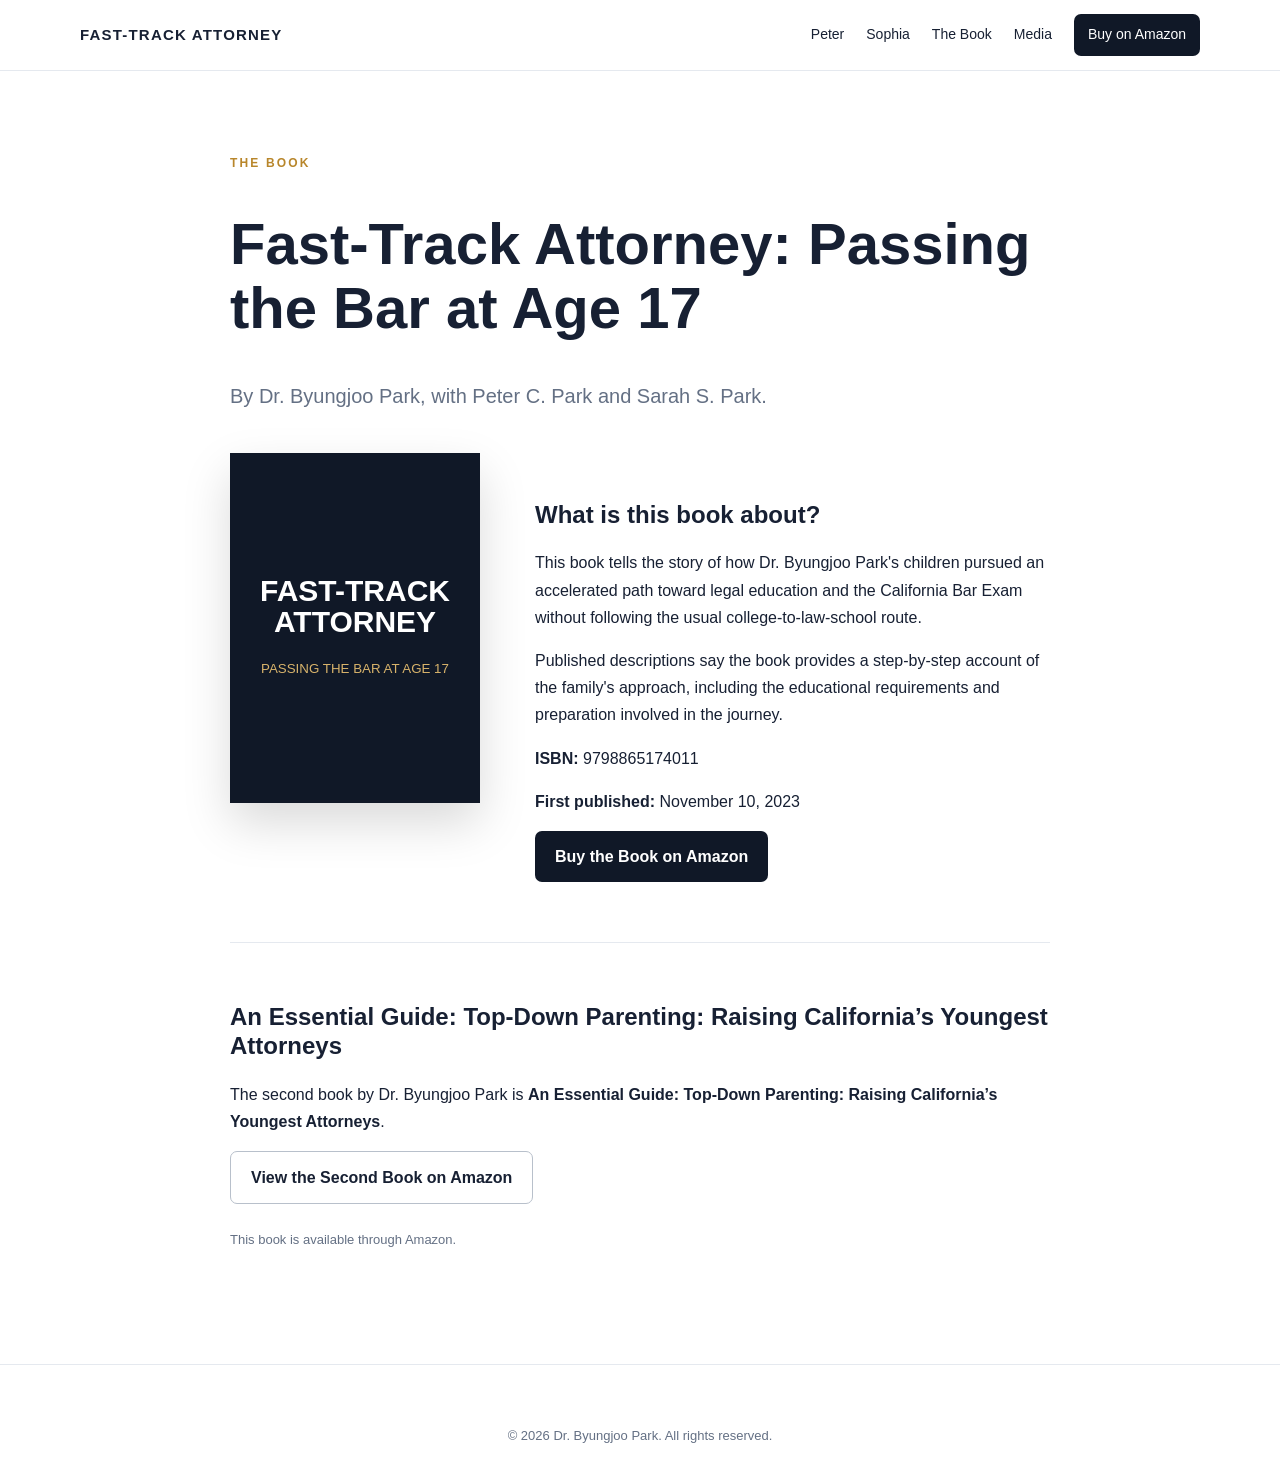
==== book.html @ 124f8dc8 "first uploard" ====
<!DOCTYPE html>
<html lang="en">
<head>
<meta charset="UTF-8"><meta name="viewport" content="width=device-width, initial-scale=1.0">
<title>Fast-Track Attorney: Passing the Bar at Age 17 | Dr. Byungjoo Park</title>
<meta name="description" content="Fast-Track Attorney: Passing the Bar at Age 17 by Dr. Byungjoo Park. Learn the story behind Peter Park's and Sophia Park's accelerated legal education journeys.">
<link rel="canonical" href="https://YOUR-DOMAIN.com/book.html">
<link rel="stylesheet" href="style.css">
<script type="application/ld+json">
{"@context":"https://schema.org","@type":"Book","name":"Fast-Track Attorney: Passing the Bar at Age 17","author":[{"@type":"Person","name":"Dr. Byungjoo Park"},{"@type":"Person","name":"Peter C. Park"},{"@type":"Person","name":"Sarah S. Park"}],"isbn":"9798865174011","datePublished":"2023-11-10","url":"https://YOUR-DOMAIN.com/book.html","workExample":{"@type":"Book","isbn":"9798865174011"}}
</script>
</head>
<body>
<header class="site-header"><div class="container nav"><a class="brand" href="index.html">FAST-TRACK ATTORNEY</a><nav><a href="peter-park.html">Peter</a><a href="sophia-park.html">Sophia</a><a href="book.html">The Book</a><a href="media.html">Media</a><a class="nav-buy" href="https://www.amazon.com/Fast-Track-Attorney-Passing-Bar-Age/dp/B0CMLF2TW5/" target="_blank" rel="noopener">Buy on Amazon</a></nav></div></header>
<main class="article"><div class="container narrow">
<p class="eyebrow">THE BOOK</p>
<h1>Fast-Track Attorney: Passing the Bar at Age 17</h1>
<p class="lead">By Dr. Byungjoo Park, with Peter C. Park and Sarah S. Park.</p>
<div class="book-detail">
<div><div class="book-cover-placeholder"><span>FAST-TRACK<br>ATTORNEY</span><small>PASSING THE BAR AT AGE 17</small></div></div>
<div>
<h2>What is this book about?</h2>
<p>This book tells the story of how Dr. Byungjoo Park's children pursued an accelerated path toward legal education and the California Bar Exam without following the usual college-to-law-school route.</p>
<p>Published descriptions say the book provides a step-by-step account of the family's approach, including the educational requirements and preparation involved in the journey.</p>
<p><strong>ISBN:</strong> 9798865174011</p>
<p><strong>First published:</strong> November 10, 2023</p>
<a class="button primary" href="https://www.amazon.com/Fast-Track-Attorney-Passing-Bar-Age/dp/B0CMLF2TW5/" target="_blank" rel="noopener">Buy the Book on Amazon</a>
</div></div>
<hr>
<h2>An Essential Guide: Top-Down Parenting: Raising California’s Youngest Attorneys</h2>
<p>The second book by Dr. Byungjoo Park is <strong>An Essential Guide: Top-Down Parenting: Raising California’s Youngest Attorneys</strong>.</p>
<a class="button secondary" href="https://a.co/d/09ibLp5P" target="_blank" rel="noopener">View the Second Book on Amazon</a>
<p class="note">This book is available through Amazon.</p>
</div></main><footer><p class="copyright">© 2026 Dr. Byungjoo Park. All rights reserved.</p></footer>
</body></html>
---- style.css ----
:root{--ink:#172033;--muted:#647084;--line:#e5e9ef;--light:#f6f8fb;--accent:#b8862b;--dark:#101827;--white:#fff}
*{box-sizing:border-box}body{margin:0;color:var(--ink);font-family:Inter,-apple-system,BlinkMacSystemFont,"Segoe UI",Arial,sans-serif;line-height:1.7;background:#fff}a{color:inherit}.container{width:min(1120px,92%);margin:auto}.narrow{width:min(820px,92%)}.site-header{position:sticky;top:0;background:rgba(255,255,255,.96);backdrop-filter:blur(8px);border-bottom:1px solid var(--line);z-index:10}.nav{min-height:70px;display:flex;align-items:center;justify-content:space-between;gap:24px}.brand{font-weight:800;letter-spacing:.08em;text-decoration:none;font-size:15px}.nav nav{display:flex;align-items:center;gap:22px;font-size:14px}.nav nav a{text-decoration:none}.nav-buy{background:var(--dark);color:white!important;padding:9px 14px;border-radius:7px}.hero{background:linear-gradient(135deg,#f8fafc,#eef2f7);padding:90px 0}.hero-grid{display:grid;grid-template-columns:1.4fr .8fr;gap:70px;align-items:center}.eyebrow{font-size:12px;letter-spacing:.18em;font-weight:800;color:var(--accent);margin-bottom:10px}.hero h1{font-size:clamp(44px,7vw,78px);line-height:1.02;margin:0}.hero h2{font-size:clamp(24px,3vw,36px);margin:14px 0}.lead{font-size:20px;color:var(--muted);max-width:760px}.buttons{display:flex;gap:12px;flex-wrap:wrap;margin-top:30px}.button{display:inline-block;text-decoration:none;padding:12px 20px;border-radius:7px;font-weight:700}.primary{background:var(--dark);color:white}.secondary{border:1px solid #b8c0cb}.hero-card{background:var(--dark);color:#fff;padding:48px 38px;min-height:420px;display:flex;flex-direction:column;justify-content:center;box-shadow:0 25px 60px rgba(16,24,39,.18)}.book-mark{font-size:11px;letter-spacing:.2em;color:#d8b36b}.hero-card h3{font-size:35px;line-height:1.1;margin:18px 0 8px}.small{color:#cbd2dc}.section{padding:85px 0}.section.light{background:var(--light)}.section h2{font-size:38px;line-height:1.2}.cards{display:grid;grid-template-columns:repeat(3,1fr);gap:22px;margin-top:35px}.card{border:1px solid var(--line);padding:28px;background:#fff}.card h3{font-size:24px}.card a{font-weight:700;text-decoration:none}.media-list{display:grid;gap:12px;margin-top:30px}.media-list a{display:block;padding:20px 22px;background:#fff;border:1px solid var(--line);text-decoration:none}.media-list strong{display:block;font-size:17px}.media-list span{display:block;color:var(--muted);margin-top:4px}.cta{background:var(--dark);color:#fff;text-align:center;padding:80px 0}.cta p{color:#cbd2dc;max-width:700px;margin:0 auto 25px}.article{padding:70px 0 100px}.article h1{font-size:clamp(38px,5vw,58px);line-height:1.1}.article h2{margin-top:48px;line-height:1.2}.source-box{background:var(--light);padding:24px;margin:35px 0}.source-box a{color:#254f8c}.book-detail{display:grid;grid-template-columns:260px 1fr;gap:45px;align-items:start;margin:40px 0}.book-cover-placeholder{width:250px;height:350px;background:var(--dark);color:#fff;padding:30px 22px;display:flex;flex-direction:column;justify-content:center;text-align:center;box-shadow:0 20px 45px rgba(0,0,0,.15)}.book-cover-placeholder span{font-size:30px;font-weight:800;line-height:1.05}.book-cover-placeholder small{margin-top:20px;color:#d8b36b}.note{font-size:13px;color:var(--muted);margin-top:25px}hr{border:0;border-top:1px solid var(--line);margin:60px 0}footer{border-top:1px solid var(--line);padding:35px 0;color:var(--muted)}.footer-grid{display:flex;justify-content:space-between;gap:30px}.footer-grid a{margin-left:18px;text-decoration:none}.copyright{text-align:center;font-size:13px;margin:25px 0 0}@media(max-width:800px){.nav{align-items:flex-start;padding:15px 0}.nav nav{gap:10px;flex-wrap:wrap;justify-content:flex-end}.hero-grid,.book-detail{grid-template-columns:1fr}.hero-card{min-height:300px}.cards{grid-template-columns:1fr}.hero{padding:60px 0}.section{padding:60px 0}.footer-grid{flex-direction:column}.footer-grid a{margin:0 14px 0 0}.book-cover-placeholder{margin:auto}}
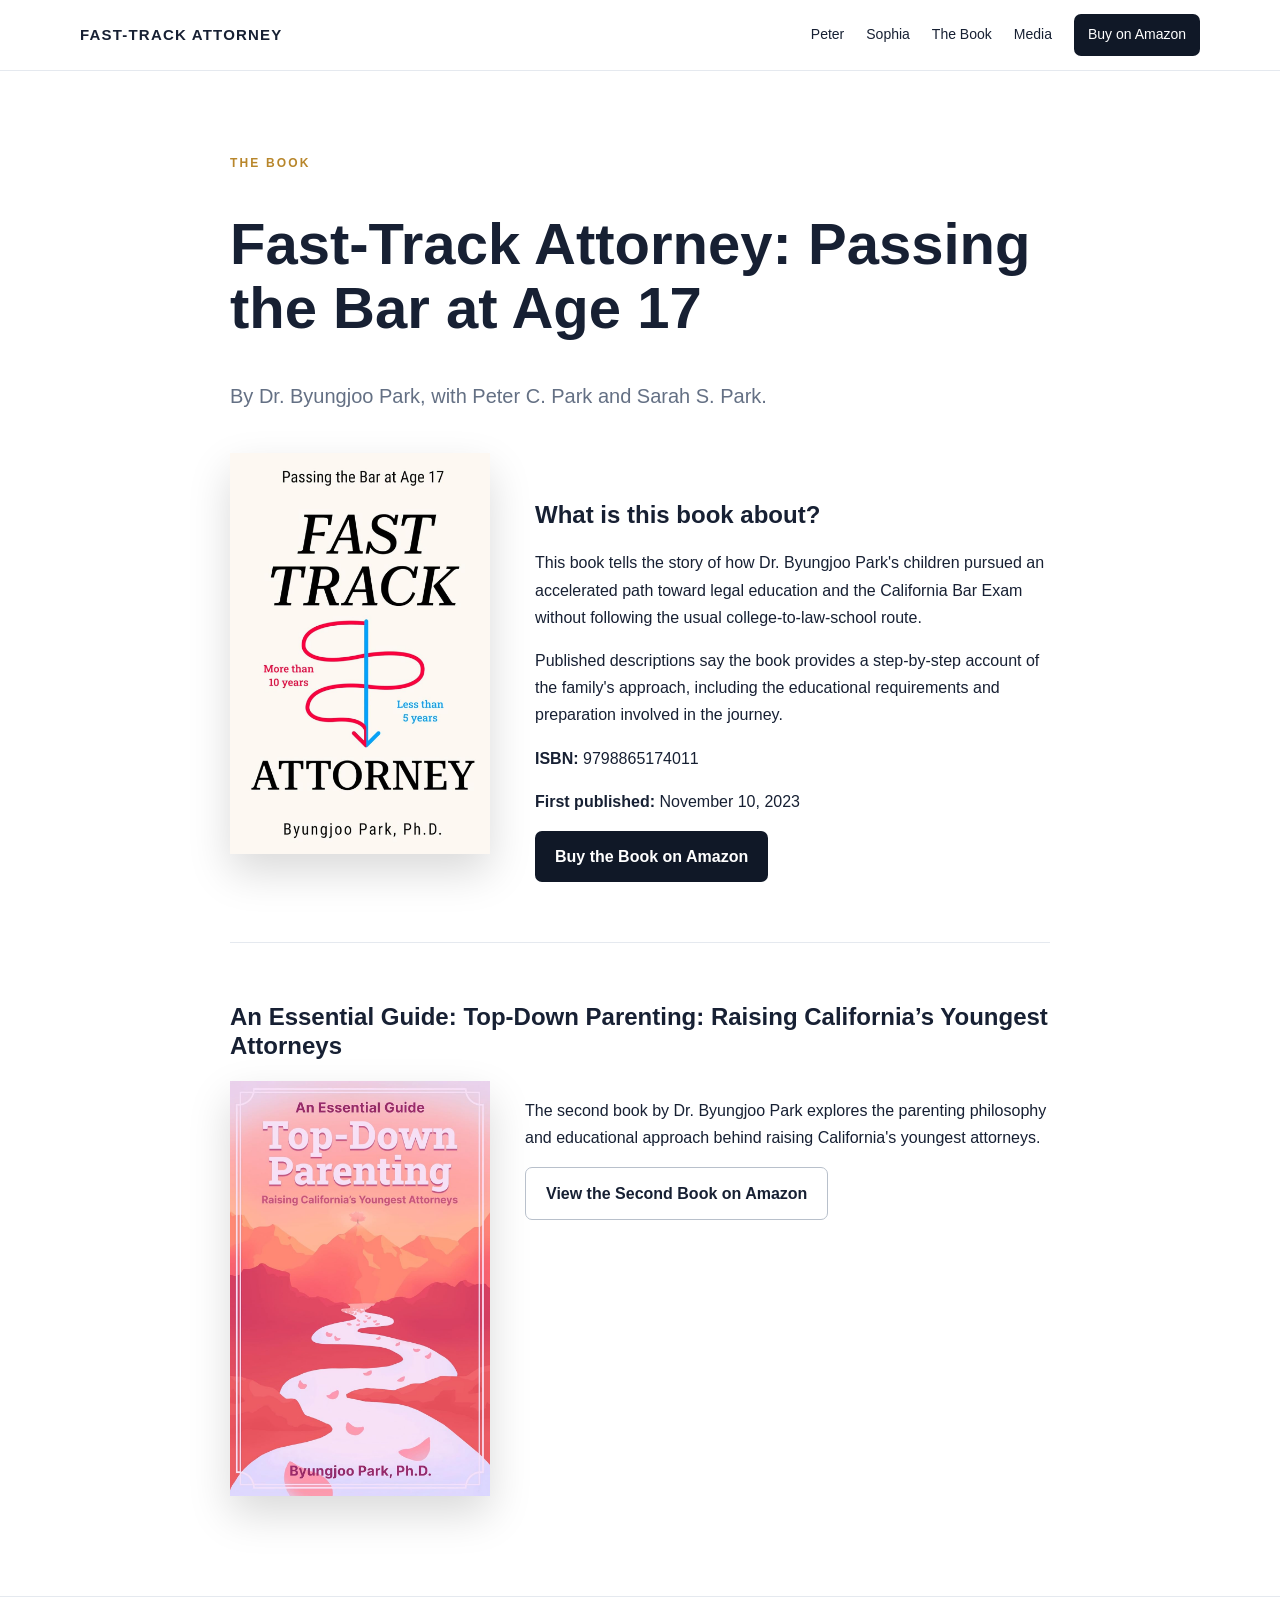
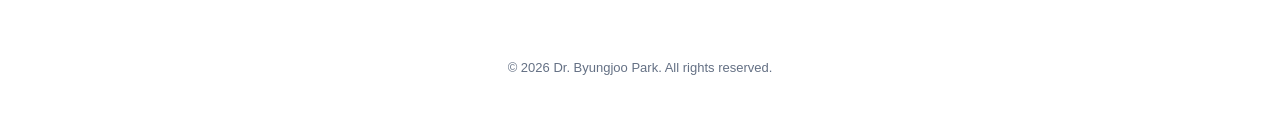
==== commit 302d6182: "v3" ====
--- a/book.html
+++ b/book.html
@@ -17,7 +17,7 @@
 <h1>Fast-Track Attorney: Passing the Bar at Age 17</h1>
 <p class="lead">By Dr. Byungjoo Park, with Peter C. Park and Sarah S. Park.</p>
 <div class="book-detail">
-<div><div class="book-cover-placeholder"><span>FAST-TRACK<br>ATTORNEY</span><small>PASSING THE BAR AT AGE 17</small></div></div>
+<div><img class="real-book-cover" src="fasttrack.jpg" alt="Fast-Track Attorney: Passing the Bar at Age 17 book cover"></div>
 <div>
 <h2>What is this book about?</h2>
 <p>This book tells the story of how Dr. Byungjoo Park's children pursued an accelerated path toward legal education and the California Bar Exam without following the usual college-to-law-school route.</p>
@@ -28,8 +28,12 @@
 </div></div>
 <hr>
 <h2>An Essential Guide: Top-Down Parenting: Raising California’s Youngest Attorneys</h2>
-<p>The second book by Dr. Byungjoo Park is <strong>An Essential Guide: Top-Down Parenting: Raising California’s Youngest Attorneys</strong>.</p>
-<a class="button secondary" href="https://a.co/d/09ibLp5P" target="_blank" rel="noopener">View the Second Book on Amazon</a>
-<p class="note">This book is available through Amazon.</p>
+<div class="second-book">
+  <img class="real-book-cover" src="topdownparenting.jpg" alt="An Essential Guide: Top-Down Parenting: Raising California’s Youngest Attorneys book cover">
+  <div>
+    <p>The second book by Dr. Byungjoo Park explores the parenting philosophy and educational approach behind raising California's youngest attorneys.</p>
+    <a class="button secondary" href="https://a.co/d/09ibLp5P" target="_blank" rel="noopener">View the Second Book on Amazon</a>
+  </div>
+</div>
 </div></main><footer><p class="copyright">© 2026 Dr. Byungjoo Park. All rights reserved.</p></footer>
 </body></html>
--- a/style.css
+++ b/style.css
@@ -1,2 +1,4 @@
 :root{--ink:#172033;--muted:#647084;--line:#e5e9ef;--light:#f6f8fb;--accent:#b8862b;--dark:#101827;--white:#fff}
 *{box-sizing:border-box}body{margin:0;color:var(--ink);font-family:Inter,-apple-system,BlinkMacSystemFont,"Segoe UI",Arial,sans-serif;line-height:1.7;background:#fff}a{color:inherit}.container{width:min(1120px,92%);margin:auto}.narrow{width:min(820px,92%)}.site-header{position:sticky;top:0;background:rgba(255,255,255,.96);backdrop-filter:blur(8px);border-bottom:1px solid var(--line);z-index:10}.nav{min-height:70px;display:flex;align-items:center;justify-content:space-between;gap:24px}.brand{font-weight:800;letter-spacing:.08em;text-decoration:none;font-size:15px}.nav nav{display:flex;align-items:center;gap:22px;font-size:14px}.nav nav a{text-decoration:none}.nav-buy{background:var(--dark);color:white!important;padding:9px 14px;border-radius:7px}.hero{background:linear-gradient(135deg,#f8fafc,#eef2f7);padding:90px 0}.hero-grid{display:grid;grid-template-columns:1.4fr .8fr;gap:70px;align-items:center}.eyebrow{font-size:12px;letter-spacing:.18em;font-weight:800;color:var(--accent);margin-bottom:10px}.hero h1{font-size:clamp(44px,7vw,78px);line-height:1.02;margin:0}.hero h2{font-size:clamp(24px,3vw,36px);margin:14px 0}.lead{font-size:20px;color:var(--muted);max-width:760px}.buttons{display:flex;gap:12px;flex-wrap:wrap;margin-top:30px}.button{display:inline-block;text-decoration:none;padding:12px 20px;border-radius:7px;font-weight:700}.primary{background:var(--dark);color:white}.secondary{border:1px solid #b8c0cb}.hero-card{background:var(--dark);color:#fff;padding:48px 38px;min-height:420px;display:flex;flex-direction:column;justify-content:center;box-shadow:0 25px 60px rgba(16,24,39,.18)}.book-mark{font-size:11px;letter-spacing:.2em;color:#d8b36b}.hero-card h3{font-size:35px;line-height:1.1;margin:18px 0 8px}.small{color:#cbd2dc}.section{padding:85px 0}.section.light{background:var(--light)}.section h2{font-size:38px;line-height:1.2}.cards{display:grid;grid-template-columns:repeat(3,1fr);gap:22px;margin-top:35px}.card{border:1px solid var(--line);padding:28px;background:#fff}.card h3{font-size:24px}.card a{font-weight:700;text-decoration:none}.media-list{display:grid;gap:12px;margin-top:30px}.media-list a{display:block;padding:20px 22px;background:#fff;border:1px solid var(--line);text-decoration:none}.media-list strong{display:block;font-size:17px}.media-list span{display:block;color:var(--muted);margin-top:4px}.cta{background:var(--dark);color:#fff;text-align:center;padding:80px 0}.cta p{color:#cbd2dc;max-width:700px;margin:0 auto 25px}.article{padding:70px 0 100px}.article h1{font-size:clamp(38px,5vw,58px);line-height:1.1}.article h2{margin-top:48px;line-height:1.2}.source-box{background:var(--light);padding:24px;margin:35px 0}.source-box a{color:#254f8c}.book-detail{display:grid;grid-template-columns:260px 1fr;gap:45px;align-items:start;margin:40px 0}.book-cover-placeholder{width:250px;height:350px;background:var(--dark);color:#fff;padding:30px 22px;display:flex;flex-direction:column;justify-content:center;text-align:center;box-shadow:0 20px 45px rgba(0,0,0,.15)}.book-cover-placeholder span{font-size:30px;font-weight:800;line-height:1.05}.book-cover-placeholder small{margin-top:20px;color:#d8b36b}.note{font-size:13px;color:var(--muted);margin-top:25px}hr{border:0;border-top:1px solid var(--line);margin:60px 0}footer{border-top:1px solid var(--line);padding:35px 0;color:var(--muted)}.footer-grid{display:flex;justify-content:space-between;gap:30px}.footer-grid a{margin-left:18px;text-decoration:none}.copyright{text-align:center;font-size:13px;margin:25px 0 0}@media(max-width:800px){.nav{align-items:flex-start;padding:15px 0}.nav nav{gap:10px;flex-wrap:wrap;justify-content:flex-end}.hero-grid,.book-detail{grid-template-columns:1fr}.hero-card{min-height:300px}.cards{grid-template-columns:1fr}.hero{padding:60px 0}.section{padding:60px 0}.footer-grid{flex-direction:column}.footer-grid a{margin:0 14px 0 0}.book-cover-placeholder{margin:auto}}
+
+.book-card{padding:28px;min-height:420px;align-items:center}.book-card img{width:100%;max-width:300px;height:auto;display:block;box-shadow:0 15px 35px rgba(0,0,0,.25)}.book-showcase{display:grid;grid-template-columns:1fr 1fr;gap:30px;margin-top:35px}.book-item{border:1px solid var(--line);padding:26px;background:#fff}.book-item img{width:190px;height:auto;display:block;margin:0 auto 25px;box-shadow:0 12px 30px rgba(0,0,0,.12)}.book-item h3{font-size:23px;line-height:1.25}.real-book-cover{width:260px;max-width:100%;height:auto;display:block;box-shadow:0 18px 40px rgba(0,0,0,.15)}.second-book{display:grid;grid-template-columns:260px 1fr;gap:35px;align-items:start}.current-role{margin:35px 0;padding:18px 22px;background:var(--light);border-left:4px solid var(--accent)}@media(max-width:800px){.book-showcase,.second-book{grid-template-columns:1fr}.real-book-cover{margin:auto}}
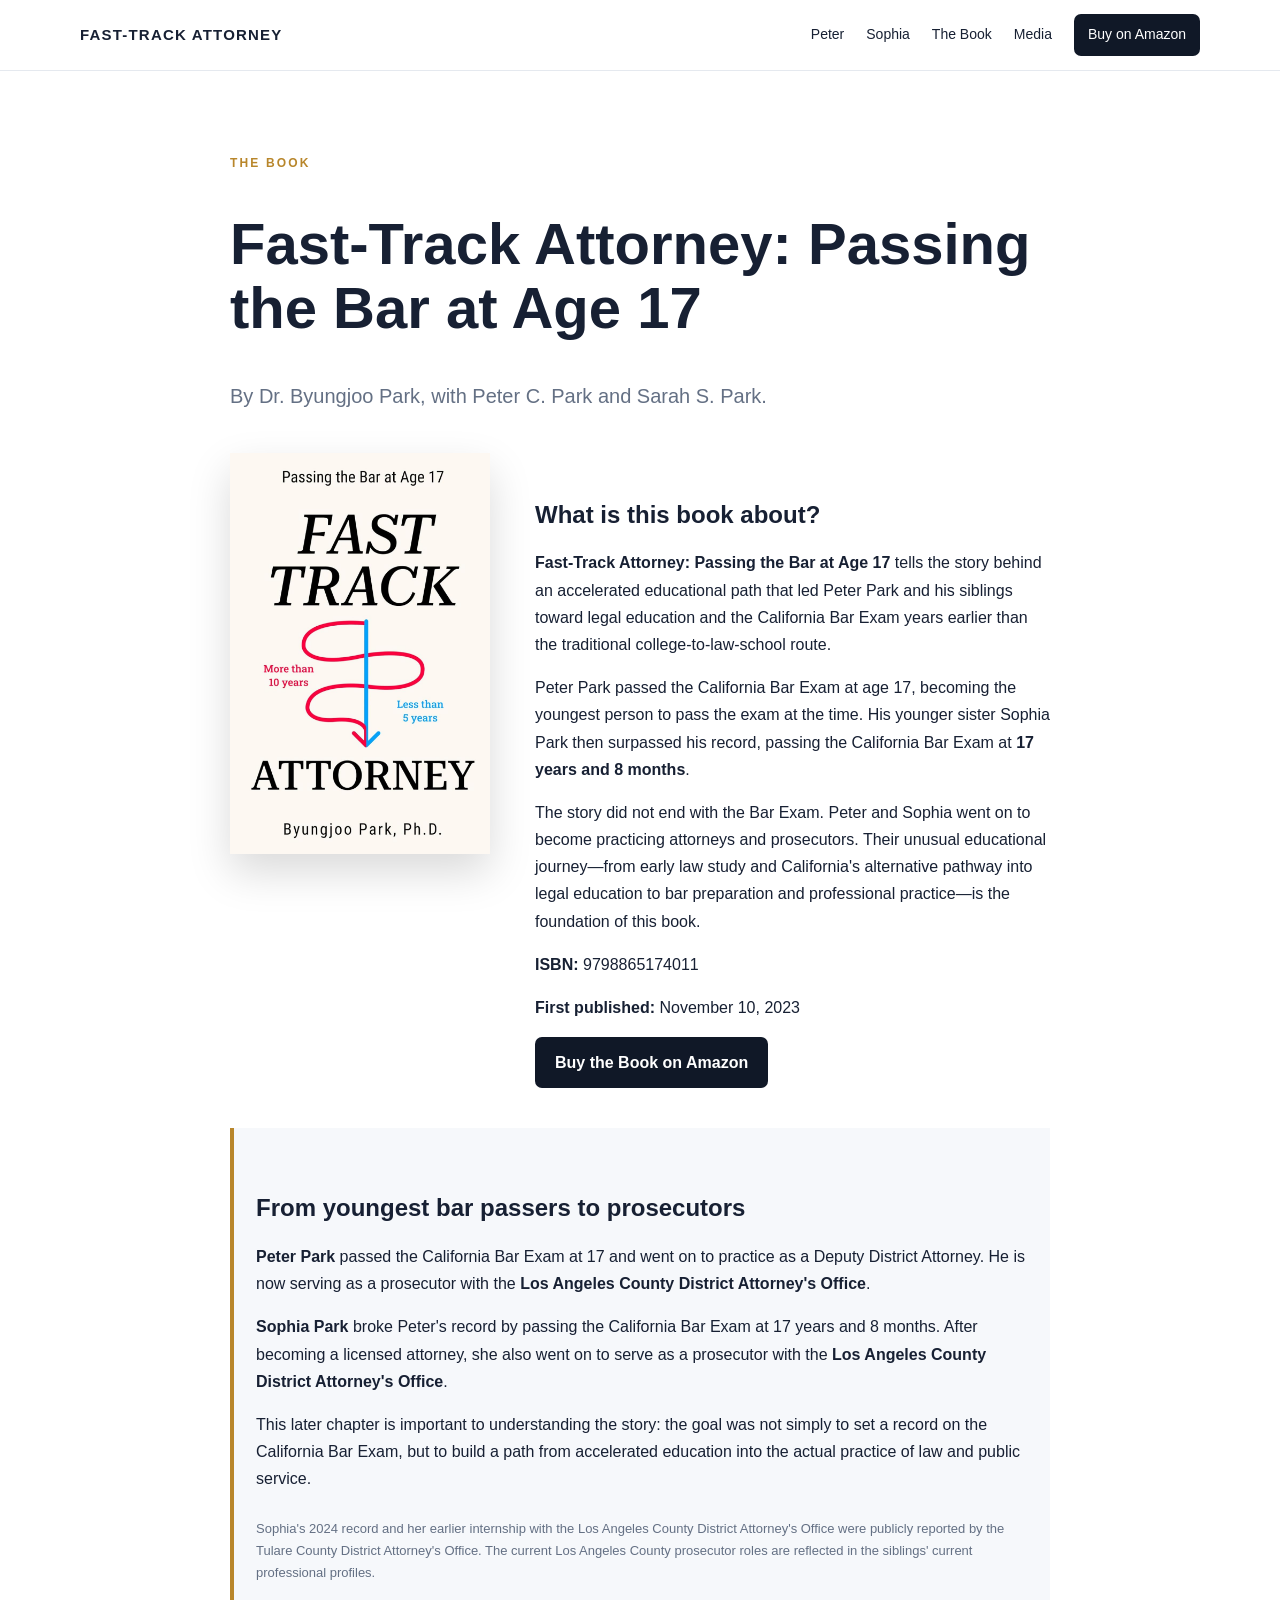
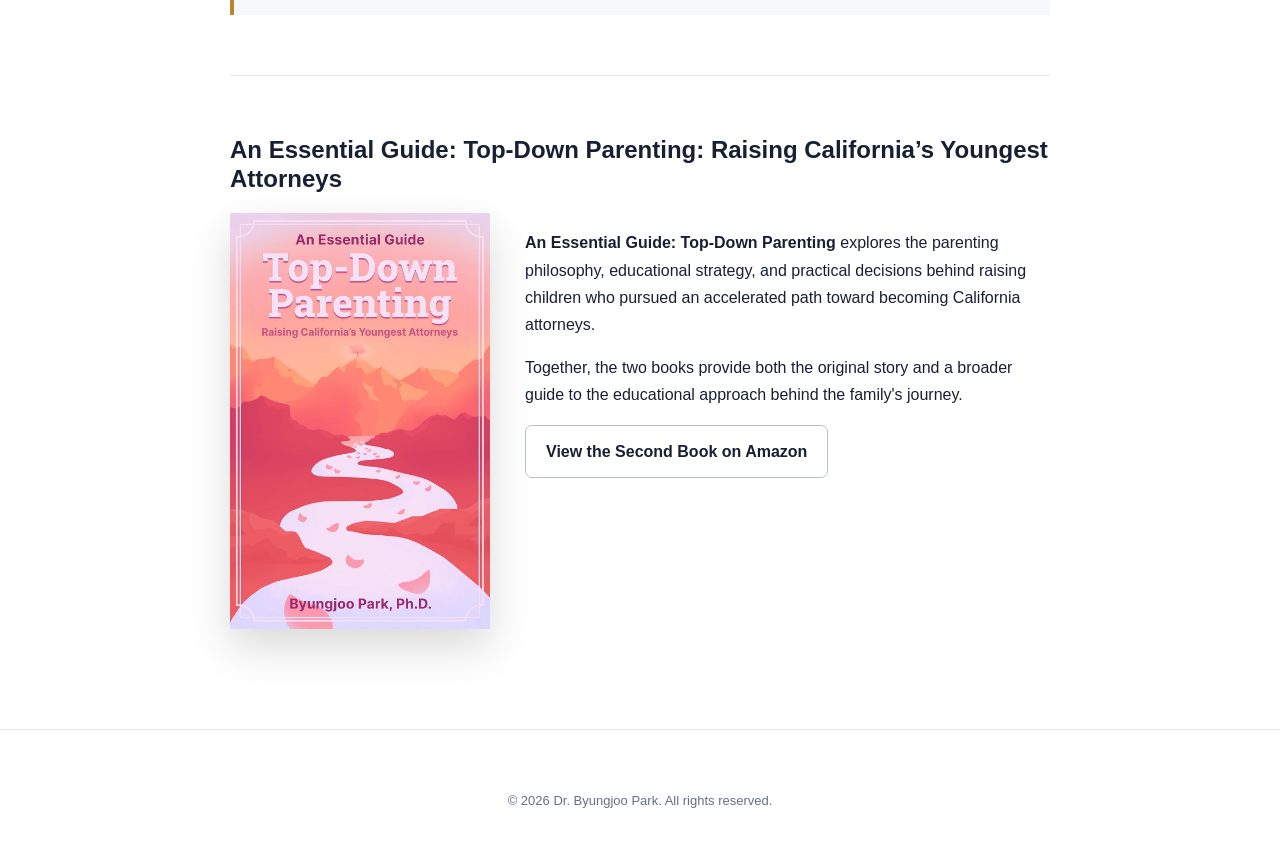
==== commit 3db393cd: "Improve book page SEO, cover sizing, and current prosecutor profiles" ====
--- a/book.html
+++ b/book.html
@@ -1,39 +1,94 @@
 <!DOCTYPE html>
 <html lang="en">
 <head>
-<meta charset="UTF-8"><meta name="viewport" content="width=device-width, initial-scale=1.0">
+<meta charset="UTF-8">
+<meta name="viewport" content="width=device-width, initial-scale=1.0">
 <title>Fast-Track Attorney: Passing the Bar at Age 17 | Dr. Byungjoo Park</title>
-<meta name="description" content="Fast-Track Attorney: Passing the Bar at Age 17 by Dr. Byungjoo Park. Learn the story behind Peter Park's and Sophia Park's accelerated legal education journeys.">
-<link rel="canonical" href="https://YOUR-DOMAIN.com/book.html">
+<meta name="description" content="Fast-Track Attorney by Dr. Byungjoo Park tells the accelerated legal education story of Peter Park and Sophia Park, who passed the California Bar Exam at 17 and went on to become California prosecutors.">
+<meta name="author" content="Dr. Byungjoo Park">
+<link rel="canonical" href="https://parkbyungjoo.github.io/Fast_Track_Attorney/book.html">
+<meta property="og:title" content="Fast-Track Attorney: Passing the Bar at Age 17">
+<meta property="og:description" content="The story of Peter Park and Sophia Park, who passed the California Bar Exam at 17 and went on to careers as California prosecutors.">
+<meta property="og:type" content="book">
+<meta property="og:url" content="https://parkbyungjoo.github.io/Fast_Track_Attorney/book.html">
 <link rel="stylesheet" href="style.css">
 <script type="application/ld+json">
-{"@context":"https://schema.org","@type":"Book","name":"Fast-Track Attorney: Passing the Bar at Age 17","author":[{"@type":"Person","name":"Dr. Byungjoo Park"},{"@type":"Person","name":"Peter C. Park"},{"@type":"Person","name":"Sarah S. Park"}],"isbn":"9798865174011","datePublished":"2023-11-10","url":"https://YOUR-DOMAIN.com/book.html","workExample":{"@type":"Book","isbn":"9798865174011"}}
+{
+  "@context":"https://schema.org",
+  "@type":"Book",
+  "name":"Fast-Track Attorney: Passing the Bar at Age 17",
+  "author":{"@type":"Person","name":"Dr. Byungjoo Park"},
+  "isbn":"9798865174011",
+  "datePublished":"2023-11-10",
+  "url":"https://parkbyungjoo.github.io/Fast_Track_Attorney/book.html",
+  "about":[
+    {"@type":"Person","name":"Peter Park"},
+    {"@type":"Person","name":"Sophia Park"},
+    {"@type":"Thing","name":"California Bar Exam"},
+    {"@type":"Thing","name":"Accelerated legal education"}
+  ]
+}
 </script>
 </head>
 <body>
-<header class="site-header"><div class="container nav"><a class="brand" href="index.html">FAST-TRACK ATTORNEY</a><nav><a href="peter-park.html">Peter</a><a href="sophia-park.html">Sophia</a><a href="book.html">The Book</a><a href="media.html">Media</a><a class="nav-buy" href="https://www.amazon.com/Fast-Track-Attorney-Passing-Bar-Age/dp/B0CMLF2TW5/" target="_blank" rel="noopener">Buy on Amazon</a></nav></div></header>
-<main class="article"><div class="container narrow">
-<p class="eyebrow">THE BOOK</p>
-<h1>Fast-Track Attorney: Passing the Bar at Age 17</h1>
-<p class="lead">By Dr. Byungjoo Park, with Peter C. Park and Sarah S. Park.</p>
-<div class="book-detail">
-<div><img class="real-book-cover" src="fasttrack.jpg" alt="Fast-Track Attorney: Passing the Bar at Age 17 book cover"></div>
-<div>
-<h2>What is this book about?</h2>
-<p>This book tells the story of how Dr. Byungjoo Park's children pursued an accelerated path toward legal education and the California Bar Exam without following the usual college-to-law-school route.</p>
-<p>Published descriptions say the book provides a step-by-step account of the family's approach, including the educational requirements and preparation involved in the journey.</p>
-<p><strong>ISBN:</strong> 9798865174011</p>
-<p><strong>First published:</strong> November 10, 2023</p>
-<a class="button primary" href="https://www.amazon.com/Fast-Track-Attorney-Passing-Bar-Age/dp/B0CMLF2TW5/" target="_blank" rel="noopener">Buy the Book on Amazon</a>
-</div></div>
-<hr>
-<h2>An Essential Guide: Top-Down Parenting: Raising California’s Youngest Attorneys</h2>
-<div class="second-book">
-  <img class="real-book-cover" src="topdownparenting.jpg" alt="An Essential Guide: Top-Down Parenting: Raising California’s Youngest Attorneys book cover">
-  <div>
-    <p>The second book by Dr. Byungjoo Park explores the parenting philosophy and educational approach behind raising California's youngest attorneys.</p>
-    <a class="button secondary" href="https://a.co/d/09ibLp5P" target="_blank" rel="noopener">View the Second Book on Amazon</a>
+<header class="site-header">
+  <div class="container nav">
+    <a class="brand" href="index.html">FAST-TRACK ATTORNEY</a>
+    <nav>
+      <a href="peter-park.html">Peter</a>
+      <a href="sophia-park.html">Sophia</a>
+      <a href="book.html">The Book</a>
+      <a href="media.html">Media</a>
+      <a class="nav-buy" href="https://www.amazon.com/Fast-Track-Attorney-Passing-Bar-Age/dp/B0CMLF2TW5/" target="_blank" rel="noopener">Buy on Amazon</a>
+    </nav>
+  </div>
+</header>
+
+<main class="article">
+<div class="container narrow">
+  <p class="eyebrow">THE BOOK</p>
+  <h1>Fast-Track Attorney: Passing the Bar at Age 17</h1>
+  <p class="lead">By Dr. Byungjoo Park, with Peter C. Park and Sarah S. Park.</p>
+
+  <div class="book-detail">
+    <div>
+      <img class="real-book-cover book-page-cover" src="fasttrack.jpg" alt="Fast-Track Attorney: Passing the Bar at Age 17 by Dr. Byungjoo Park, featuring the story of Peter Park and Sophia Park">
+    </div>
+    <div>
+      <h2>What is this book about?</h2>
+      <p><strong>Fast-Track Attorney: Passing the Bar at Age 17</strong> tells the story behind an accelerated educational path that led Peter Park and his siblings toward legal education and the California Bar Exam years earlier than the traditional college-to-law-school route.</p>
+      <p>Peter Park passed the California Bar Exam at age 17, becoming the youngest person to pass the exam at the time. His younger sister Sophia Park then surpassed his record, passing the California Bar Exam at <strong>17 years and 8 months</strong>.</p>
+      <p>The story did not end with the Bar Exam. Peter and Sophia went on to become practicing attorneys and prosecutors. Their unusual educational journey—from early law study and California's alternative pathway into legal education to bar preparation and professional practice—is the foundation of this book.</p>
+      <p><strong>ISBN:</strong> 9798865174011</p>
+      <p><strong>First published:</strong> November 10, 2023</p>
+      <a class="button primary" href="https://www.amazon.com/Fast-Track-Attorney-Passing-Bar-Age/dp/B0CMLF2TW5/" target="_blank" rel="noopener">Buy the Book on Amazon</a>
+    </div>
+  </div>
+
+  <section class="current-role" aria-labelledby="peter-sophia-today">
+    <h2 id="peter-sophia-today">From youngest bar passers to prosecutors</h2>
+    <p><strong>Peter Park</strong> passed the California Bar Exam at 17 and went on to practice as a Deputy District Attorney. He is now serving as a prosecutor with the <strong>Los Angeles County District Attorney's Office</strong>.</p>
+    <p><strong>Sophia Park</strong> broke Peter's record by passing the California Bar Exam at 17 years and 8 months. After becoming a licensed attorney, she also went on to serve as a prosecutor with the <strong>Los Angeles County District Attorney's Office</strong>.</p>
+    <p>This later chapter is important to understanding the story: the goal was not simply to set a record on the California Bar Exam, but to build a path from accelerated education into the actual practice of law and public service.</p>
+    <p class="note">Sophia's 2024 record and her earlier internship with the Los Angeles County District Attorney's Office were publicly reported by the Tulare County District Attorney's Office. The current Los Angeles County prosecutor roles are reflected in the siblings' current professional profiles.</p>
+  </section>
+
+  <hr>
+
+  <h2>An Essential Guide: Top-Down Parenting: Raising California’s Youngest Attorneys</h2>
+  <div class="second-book">
+    <img class="real-book-cover book-page-cover" src="topdownparenting.jpg" alt="An Essential Guide: Top-Down Parenting: Raising California’s Youngest Attorneys by Dr. Byungjoo Park">
+    <div>
+      <p><strong>An Essential Guide: Top-Down Parenting</strong> explores the parenting philosophy, educational strategy, and practical decisions behind raising children who pursued an accelerated path toward becoming California attorneys.</p>
+      <p>Together, the two books provide both the original story and a broader guide to the educational approach behind the family's journey.</p>
+      <a class="button secondary" href="https://a.co/d/09ibLp5P" target="_blank" rel="noopener">View the Second Book on Amazon</a>
+    </div>
   </div>
 </div>
-</div></main><footer><p class="copyright">© 2026 Dr. Byungjoo Park. All rights reserved.</p></footer>
-</body></html>
+</main>
+
+<footer>
+  <p class="copyright">© 2026 Dr. Byungjoo Park. All rights reserved.</p>
+</footer>
+</body>
+</html>
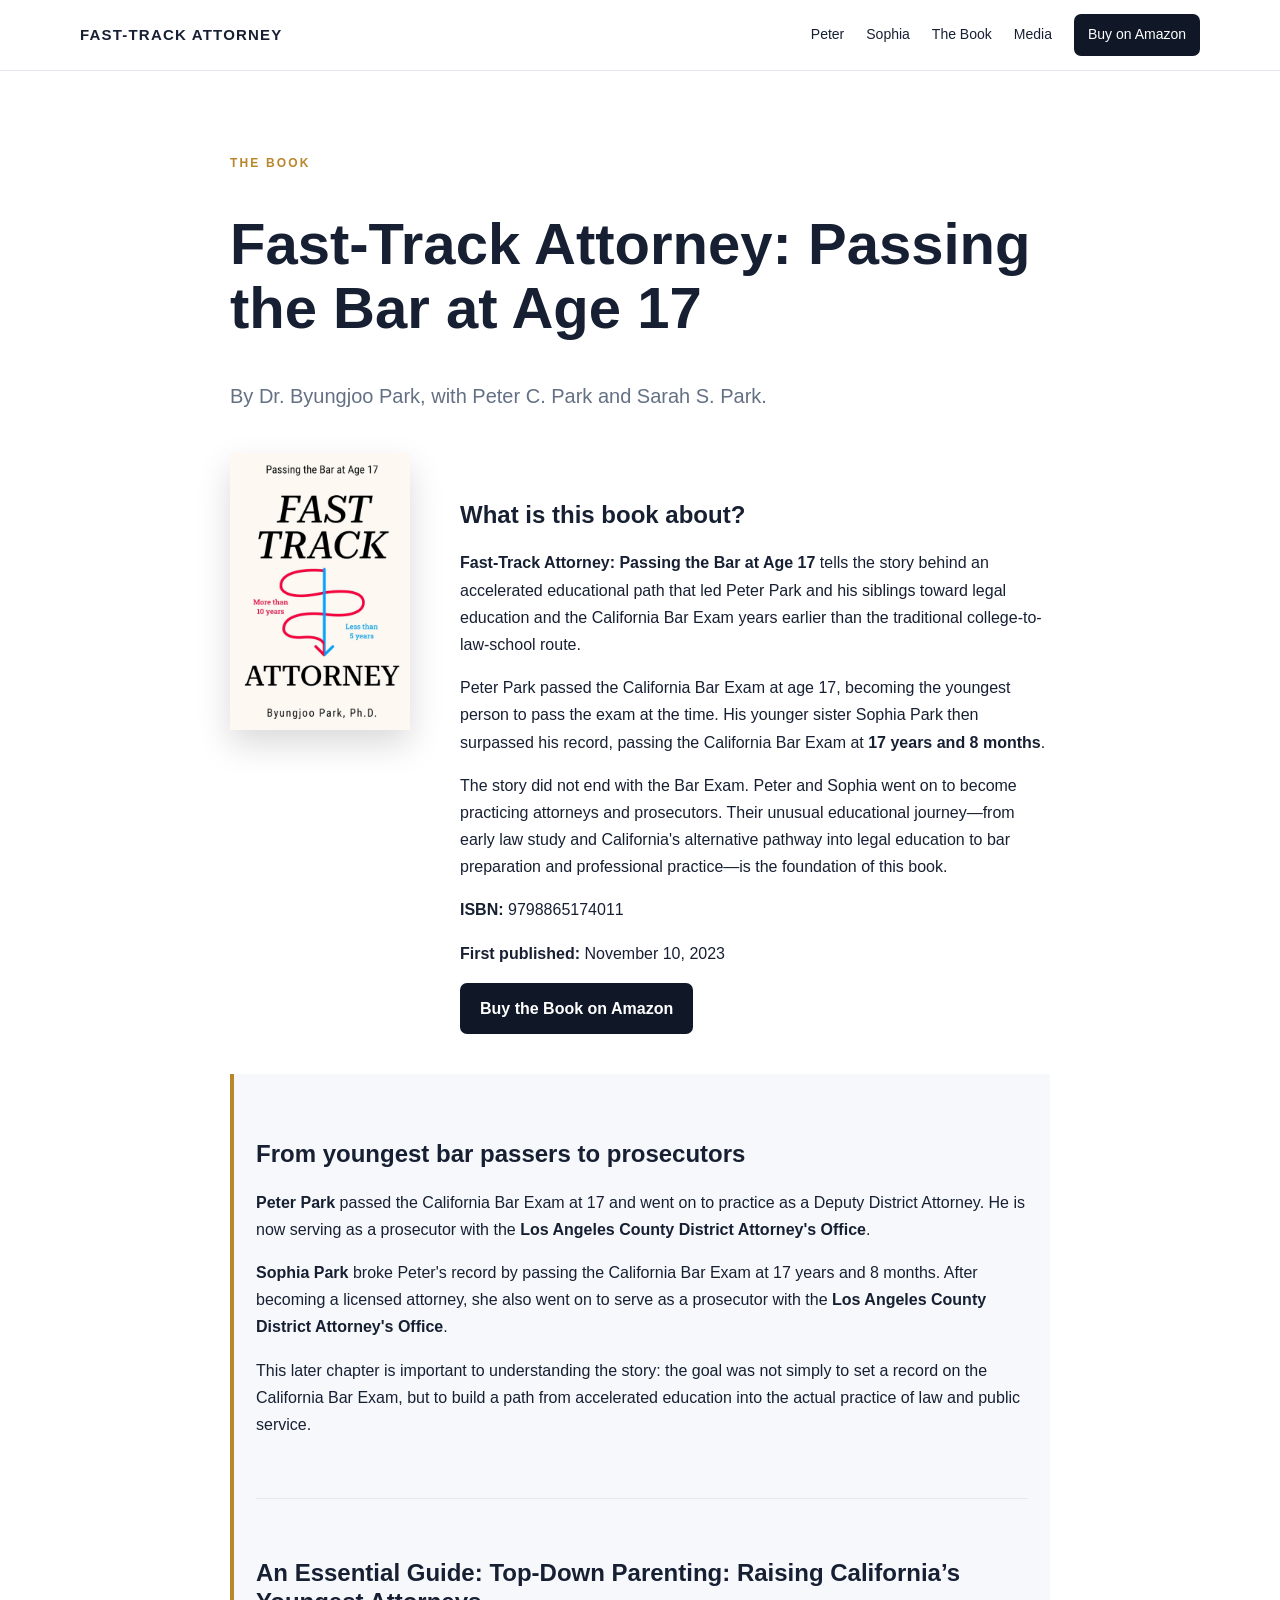
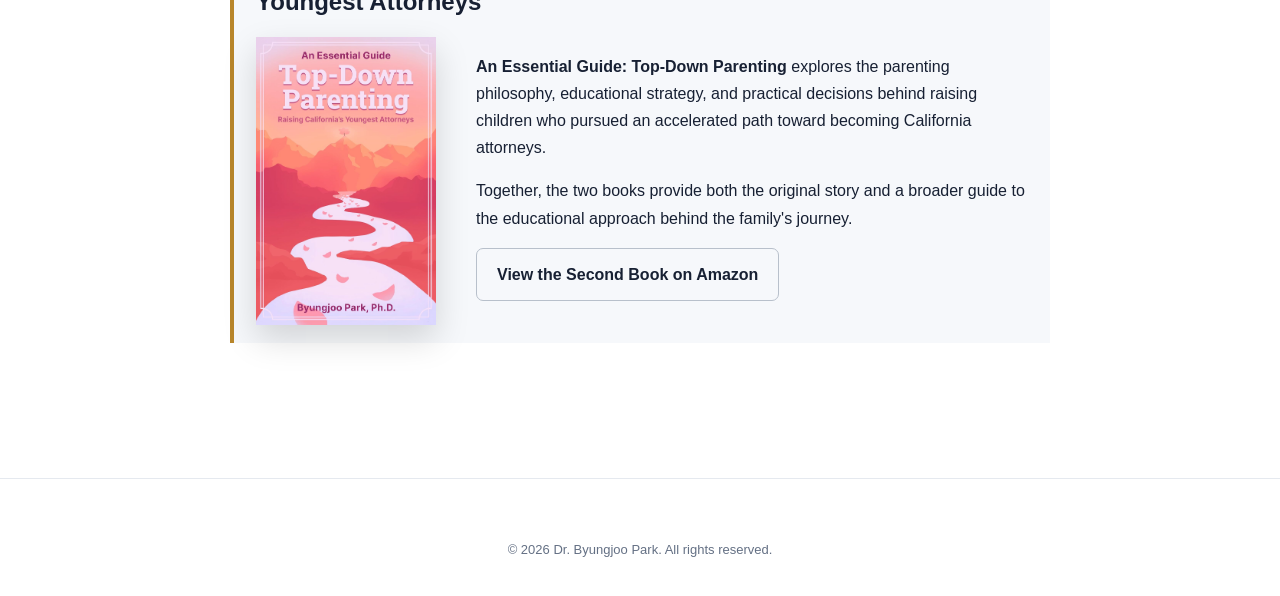
==== commit d0cef346: "Update book.html" ====
--- a/book.html
+++ b/book.html
@@ -70,9 +70,7 @@
     <p><strong>Peter Park</strong> passed the California Bar Exam at 17 and went on to practice as a Deputy District Attorney. He is now serving as a prosecutor with the <strong>Los Angeles County District Attorney's Office</strong>.</p>
     <p><strong>Sophia Park</strong> broke Peter's record by passing the California Bar Exam at 17 years and 8 months. After becoming a licensed attorney, she also went on to serve as a prosecutor with the <strong>Los Angeles County District Attorney's Office</strong>.</p>
     <p>This later chapter is important to understanding the story: the goal was not simply to set a record on the California Bar Exam, but to build a path from accelerated education into the actual practice of law and public service.</p>
-    <p class="note">Sophia's 2024 record and her earlier internship with the Los Angeles County District Attorney's Office were publicly reported by the Tulare County District Attorney's Office. The current Los Angeles County prosecutor roles are reflected in the siblings' current professional profiles.</p>
-  </section>
-
+   
   <hr>
 
   <h2>An Essential Guide: Top-Down Parenting: Raising California’s Youngest Attorneys</h2>
--- a/style.css
+++ b/style.css
@@ -1,4 +1,3 @@
 :root{--ink:#172033;--muted:#647084;--line:#e5e9ef;--light:#f6f8fb;--accent:#b8862b;--dark:#101827;--white:#fff}
-*{box-sizing:border-box}body{margin:0;color:var(--ink);font-family:Inter,-apple-system,BlinkMacSystemFont,"Segoe UI",Arial,sans-serif;line-height:1.7;background:#fff}a{color:inherit}.container{width:min(1120px,92%);margin:auto}.narrow{width:min(820px,92%)}.site-header{position:sticky;top:0;background:rgba(255,255,255,.96);backdrop-filter:blur(8px);border-bottom:1px solid var(--line);z-index:10}.nav{min-height:70px;display:flex;align-items:center;justify-content:space-between;gap:24px}.brand{font-weight:800;letter-spacing:.08em;text-decoration:none;font-size:15px}.nav nav{display:flex;align-items:center;gap:22px;font-size:14px}.nav nav a{text-decoration:none}.nav-buy{background:var(--dark);color:white!important;padding:9px 14px;border-radius:7px}.hero{background:linear-gradient(135deg,#f8fafc,#eef2f7);padding:90px 0}.hero-grid{display:grid;grid-template-columns:1.4fr .8fr;gap:70px;align-items:center}.eyebrow{font-size:12px;letter-spacing:.18em;font-weight:800;color:var(--accent);margin-bottom:10px}.hero h1{font-size:clamp(44px,7vw,78px);line-height:1.02;margin:0}.hero h2{font-size:clamp(24px,3vw,36px);margin:14px 0}.lead{font-size:20px;color:var(--muted);max-width:760px}.buttons{display:flex;gap:12px;flex-wrap:wrap;margin-top:30px}.button{display:inline-block;text-decoration:none;padding:12px 20px;border-radius:7px;font-weight:700}.primary{background:var(--dark);color:white}.secondary{border:1px solid #b8c0cb}.hero-card{background:var(--dark);color:#fff;padding:48px 38px;min-height:420px;display:flex;flex-direction:column;justify-content:center;box-shadow:0 25px 60px rgba(16,24,39,.18)}.book-mark{font-size:11px;letter-spacing:.2em;color:#d8b36b}.hero-card h3{font-size:35px;line-height:1.1;margin:18px 0 8px}.small{color:#cbd2dc}.section{padding:85px 0}.section.light{background:var(--light)}.section h2{font-size:38px;line-height:1.2}.cards{display:grid;grid-template-columns:repeat(3,1fr);gap:22px;margin-top:35px}.card{border:1px solid var(--line);padding:28px;background:#fff}.card h3{font-size:24px}.card a{font-weight:700;text-decoration:none}.media-list{display:grid;gap:12px;margin-top:30px}.media-list a{display:block;padding:20px 22px;background:#fff;border:1px solid var(--line);text-decoration:none}.media-list strong{display:block;font-size:17px}.media-list span{display:block;color:var(--muted);margin-top:4px}.cta{background:var(--dark);color:#fff;text-align:center;padding:80px 0}.cta p{color:#cbd2dc;max-width:700px;margin:0 auto 25px}.article{padding:70px 0 100px}.article h1{font-size:clamp(38px,5vw,58px);line-height:1.1}.article h2{margin-top:48px;line-height:1.2}.source-box{background:var(--light);padding:24px;margin:35px 0}.source-box a{color:#254f8c}.book-detail{display:grid;grid-template-columns:260px 1fr;gap:45px;align-items:start;margin:40px 0}.book-cover-placeholder{width:250px;height:350px;background:var(--dark);color:#fff;padding:30px 22px;display:flex;flex-direction:column;justify-content:center;text-align:center;box-shadow:0 20px 45px rgba(0,0,0,.15)}.book-cover-placeholder span{font-size:30px;font-weight:800;line-height:1.05}.book-cover-placeholder small{margin-top:20px;color:#d8b36b}.note{font-size:13px;color:var(--muted);margin-top:25px}hr{border:0;border-top:1px solid var(--line);margin:60px 0}footer{border-top:1px solid var(--line);padding:35px 0;color:var(--muted)}.footer-grid{display:flex;justify-content:space-between;gap:30px}.footer-grid a{margin-left:18px;text-decoration:none}.copyright{text-align:center;font-size:13px;margin:25px 0 0}@media(max-width:800px){.nav{align-items:flex-start;padding:15px 0}.nav nav{gap:10px;flex-wrap:wrap;justify-content:flex-end}.hero-grid,.book-detail{grid-template-columns:1fr}.hero-card{min-height:300px}.cards{grid-template-columns:1fr}.hero{padding:60px 0}.section{padding:60px 0}.footer-grid{flex-direction:column}.footer-grid a{margin:0 14px 0 0}.book-cover-placeholder{margin:auto}}
-
-.book-card{padding:28px;min-height:420px;align-items:center}.book-card img{width:100%;max-width:300px;height:auto;display:block;box-shadow:0 15px 35px rgba(0,0,0,.25)}.book-showcase{display:grid;grid-template-columns:1fr 1fr;gap:30px;margin-top:35px}.book-item{border:1px solid var(--line);padding:26px;background:#fff}.book-item img{width:190px;height:auto;display:block;margin:0 auto 25px;box-shadow:0 12px 30px rgba(0,0,0,.12)}.book-item h3{font-size:23px;line-height:1.25}.real-book-cover{width:260px;max-width:100%;height:auto;display:block;box-shadow:0 18px 40px rgba(0,0,0,.15)}.second-book{display:grid;grid-template-columns:260px 1fr;gap:35px;align-items:start}.current-role{margin:35px 0;padding:18px 22px;background:var(--light);border-left:4px solid var(--accent)}@media(max-width:800px){.book-showcase,.second-book{grid-template-columns:1fr}.real-book-cover{margin:auto}}
+*{box-sizing:border-box}body{margin:0;color:var(--ink);font-family:Inter,-apple-system,BlinkMacSystemFont,"Segoe UI",Arial,sans-serif;line-height:1.7;background:#fff}a{color:inherit}.container{width:min(1120px,92%);margin:auto}.narrow{width:min(820px,92%)}.site-header{position:sticky;top:0;background:rgba(255,255,255,.96);backdrop-filter:blur(8px);border-bottom:1px solid var(--line);z-index:10}.nav{min-height:70px;display:flex;align-items:center;justify-content:space-between;gap:24px}.brand{font-weight:800;letter-spacing:.08em;text-decoration:none;font-size:15px}.nav nav{display:flex;align-items:center;gap:22px;font-size:14px}.nav nav a{text-decoration:none}.nav-buy{background:var(--dark);color:white!important;padding:9px 14px;border-radius:7px}.hero{background:linear-gradient(135deg,#f8fafc,#eef2f7);padding:90px 0}.hero-grid{display:grid;grid-template-columns:1.4fr .8fr;gap:70px;align-items:center}.eyebrow{font-size:12px;letter-spacing:.18em;font-weight:800;color:var(--accent);margin-bottom:10px}.hero h1{font-size:clamp(44px,7vw,78px);line-height:1.02;margin:0}.hero h2{font-size:clamp(24px,3vw,36px);margin:14px 0}.lead{font-size:20px;color:var(--muted);max-width:760px}.buttons{display:flex;gap:12px;flex-wrap:wrap;margin-top:30px}.button{display:inline-block;text-decoration:none;padding:12px 20px;border-radius:7px;font-weight:700}.primary{background:var(--dark);color:white}.secondary{border:1px solid #b8c0cb}.hero-card{background:var(--dark);color:#fff;padding:48px 38px;min-height:420px;display:flex;flex-direction:column;justify-content:center;box-shadow:0 25px 60px rgba(16,24,39,.18)}.book-mark{font-size:11px;letter-spacing:.2em;color:#d8b36b}.hero-card h3{font-size:35px;line-height:1.1;margin:18px 0 8px}.small{color:#cbd2dc}.section{padding:85px 0}.section.light{background:var(--light)}.section h2{font-size:38px;line-height:1.2}.cards{display:grid;grid-template-columns:repeat(3,1fr);gap:22px;margin-top:35px}.card{border:1px solid var(--line);padding:28px;background:#fff}.card h3{font-size:24px}.card a{font-weight:700;text-decoration:none}.media-list{display:grid;gap:12px;margin-top:30px}.media-list a{display:block;padding:20px 22px;background:#fff;border:1px solid var(--line);text-decoration:none}.media-list strong{display:block;font-size:17px}.media-list span{display:block;color:var(--muted);margin-top:4px}.cta{background:var(--dark);color:#fff;text-align:center;padding:80px 0}.cta p{color:#cbd2dc;max-width:700px;margin:0 auto 25px}.article{padding:70px 0 100px}.article h1{font-size:clamp(38px,5vw,58px);line-height:1.1}.article h2{margin-top:48px;line-height:1.2}.source-box{background:var(--light);padding:24px;margin:35px 0}.source-box a{color:#254f8c}.book-detail{display:grid;grid-template-columns:190px 1fr;gap:40px;align-items:start;margin:40px 0}.book-cover-placeholder{width:250px;height:350px;background:var(--dark);color:#fff;padding:30px 22px;display:flex;flex-direction:column;justify-content:center;text-align:center;box-shadow:0 20px 45px rgba(0,0,0,.15)}.book-cover-placeholder span{font-size:30px;font-weight:800;line-height:1.05}.book-cover-placeholder small{margin-top:20px;color:#d8b36b}.note{font-size:13px;color:var(--muted);margin-top:25px}hr{border:0;border-top:1px solid var(--line);margin:60px 0}footer{border-top:1px solid var(--line);padding:35px 0;color:var(--muted)}.footer-grid{display:flex;justify-content:space-between;gap:30px}.footer-grid a{margin-left:18px;text-decoration:none}.copyright{text-align:center;font-size:13px;margin:25px 0 0}@media(max-width:800px){.nav{align-items:flex-start;padding:15px 0}.nav nav{gap:10px;flex-wrap:wrap;justify-content:flex-end}.hero-grid,.book-detail{grid-template-columns:1fr}.hero-card{min-height:300px}.cards{grid-template-columns:1fr}.hero{padding:60px 0}.section{padding:60px 0}.footer-grid{flex-direction:column}.footer-grid a{margin:0 14px 0 0}.book-cover-placeholder{margin:auto}}
+.book-card{padding:28px;min-height:420px;align-items:center}.book-card img{width:100%;max-width:300px;height:auto;display:block;box-shadow:0 15px 35px rgba(0,0,0,.25)}.book-showcase{display:grid;grid-template-columns:1fr 1fr;gap:30px;margin-top:35px}.book-item{border:1px solid var(--line);padding:26px;background:#fff}.book-item img{width:190px;height:auto;display:block;margin:0 auto 25px;box-shadow:0 12px 30px rgba(0,0,0,.12)}.book-item h3{font-size:23px;line-height:1.25}.real-book-cover{width:180px;max-width:100%;height:auto;display:block;box-shadow:0 14px 32px rgba(0,0,0,.15)}.second-book{display:grid;grid-template-columns:190px 1fr;gap:30px;align-items:start}.current-role{margin:35px 0;padding:18px 22px;background:var(--light);border-left:4px solid var(--accent)}@media(max-width:800px){.book-showcase,.second-book{grid-template-columns:1fr}.real-book-cover{margin:auto}}
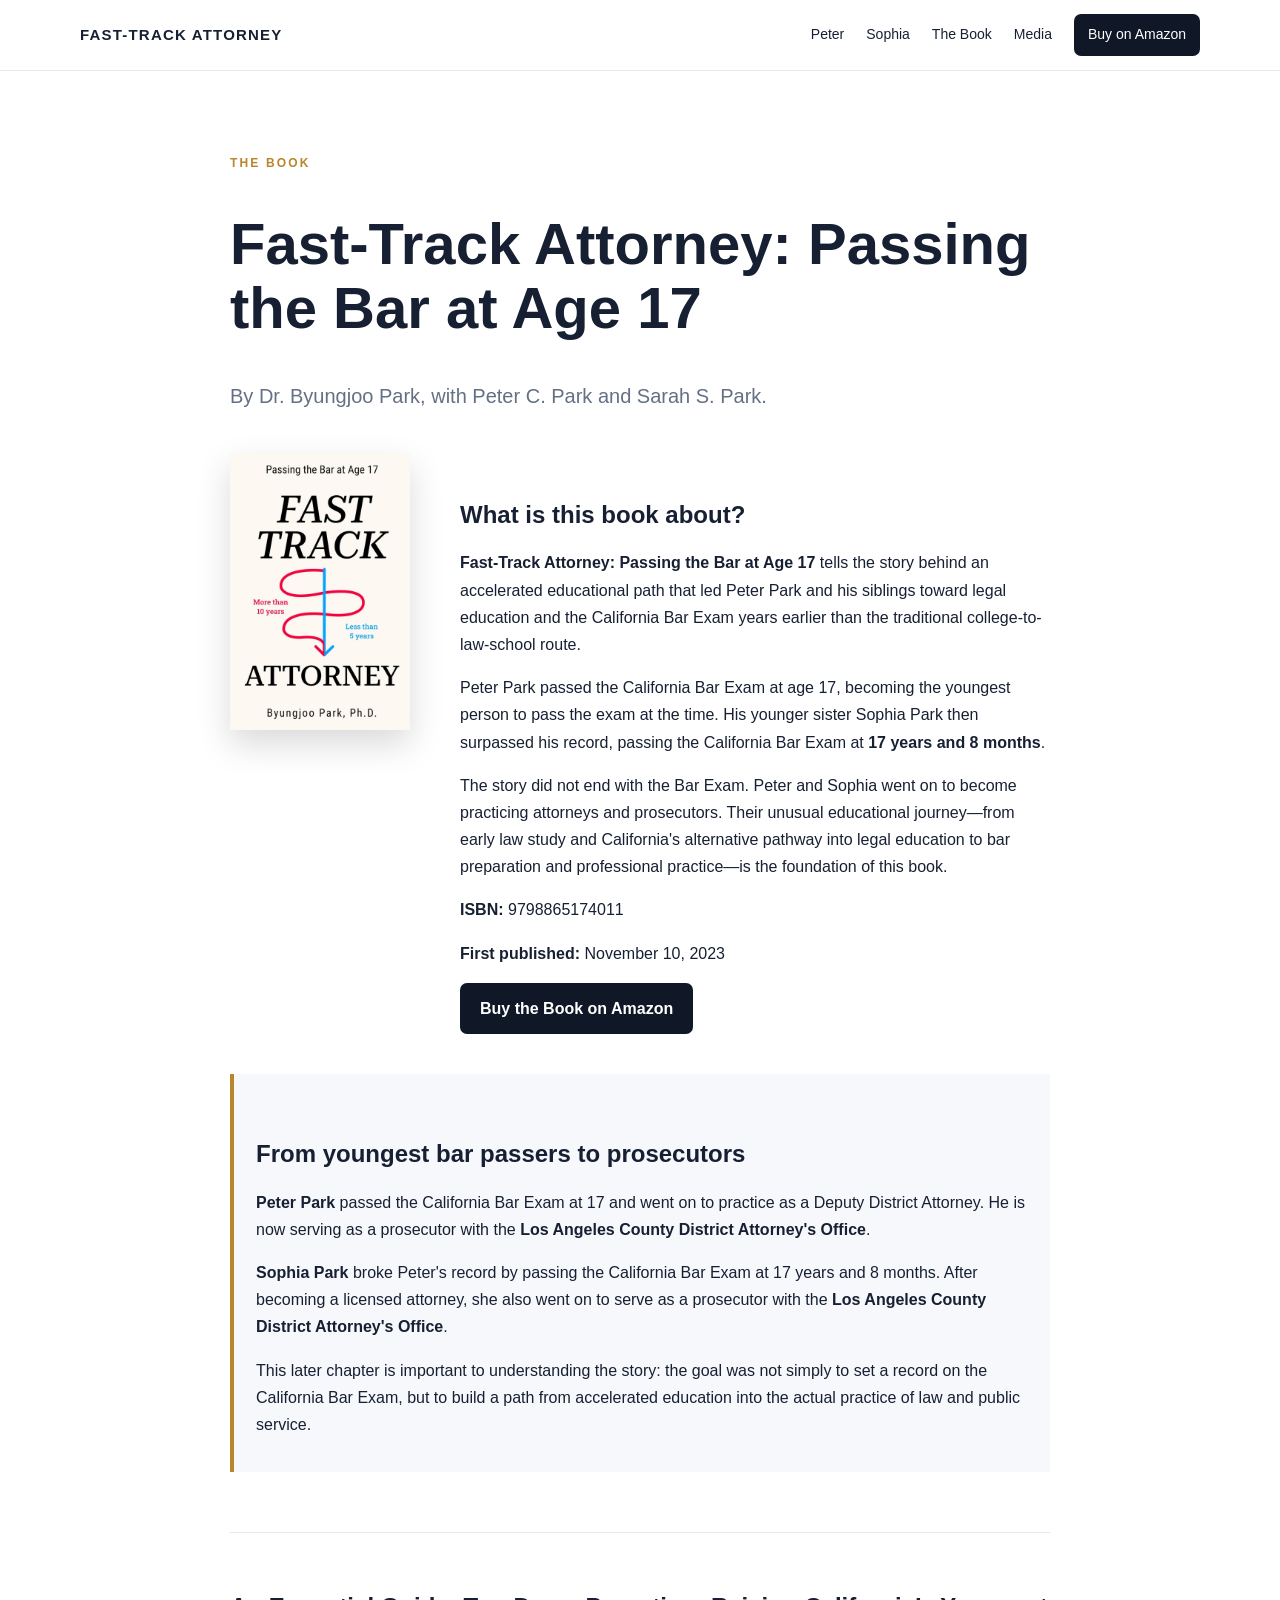
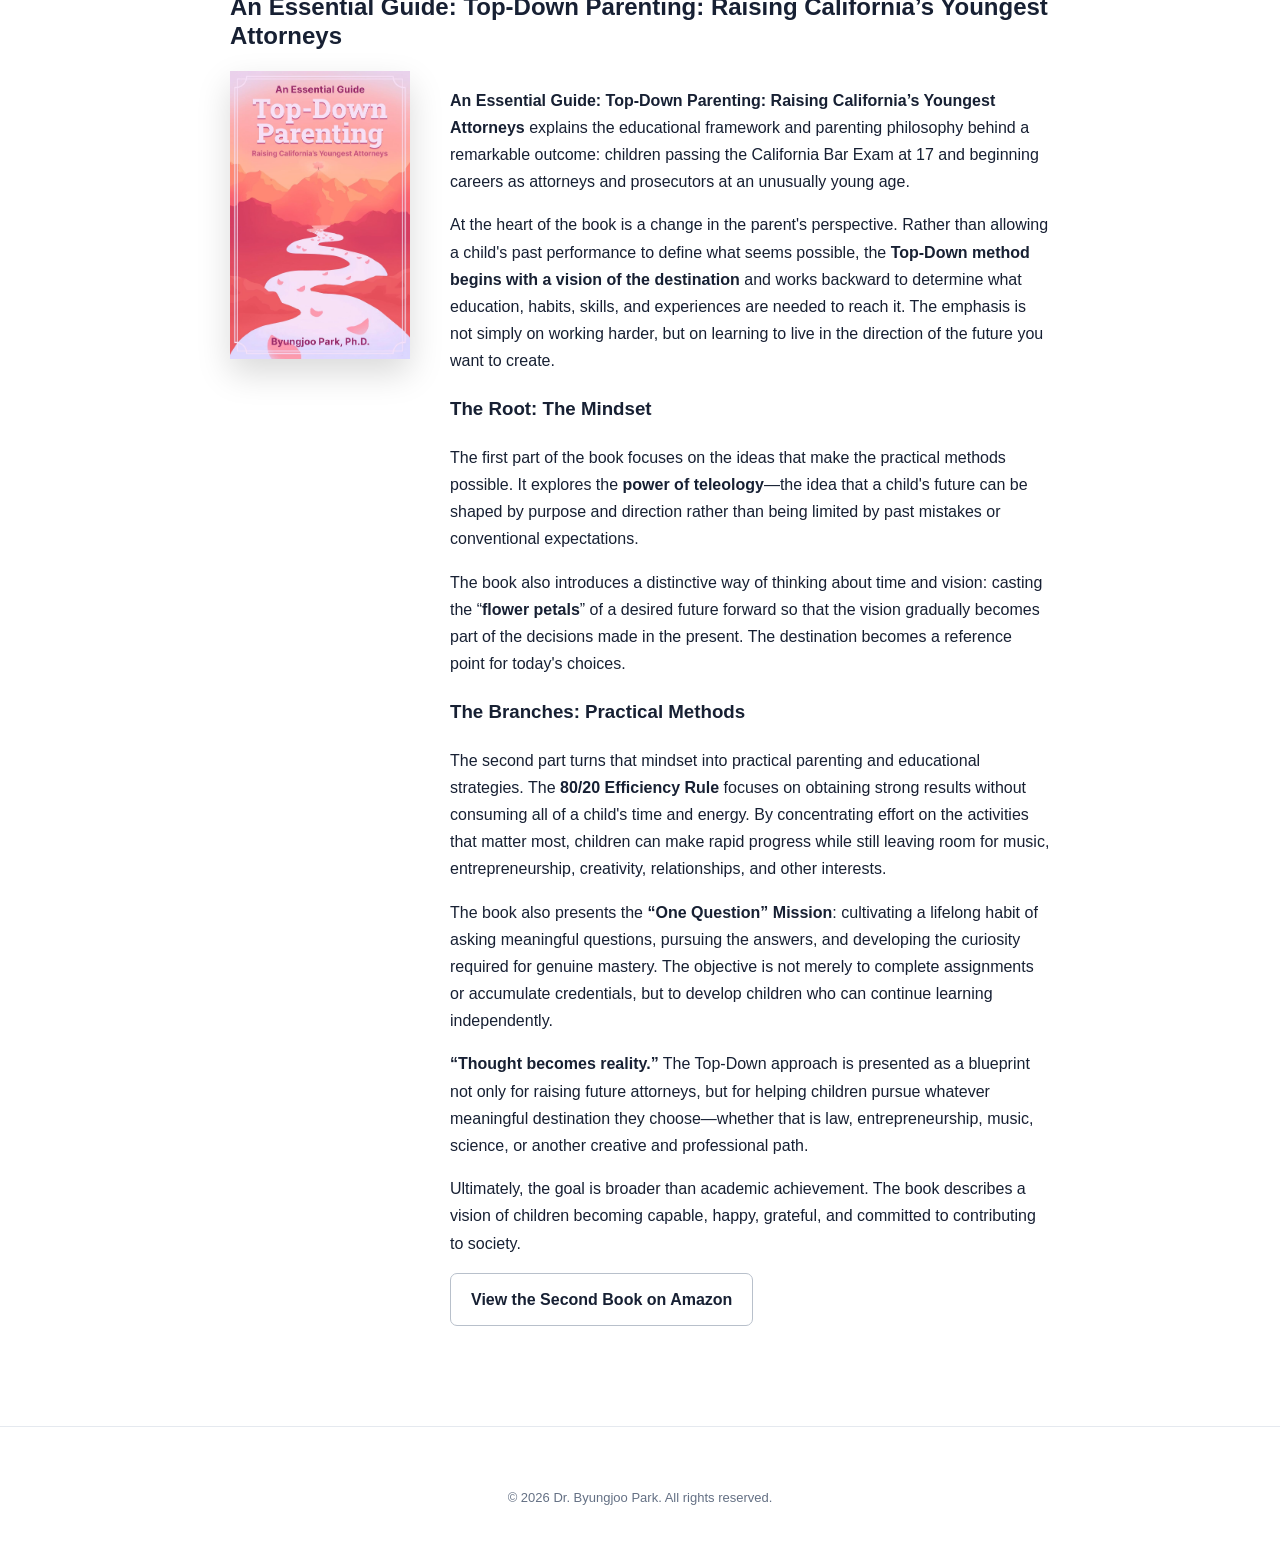
==== commit 04b7f623: "Expand Top-Down Parenting book description" ====
--- a/book.html
+++ b/book.html
@@ -70,15 +70,27 @@
     <p><strong>Peter Park</strong> passed the California Bar Exam at 17 and went on to practice as a Deputy District Attorney. He is now serving as a prosecutor with the <strong>Los Angeles County District Attorney's Office</strong>.</p>
     <p><strong>Sophia Park</strong> broke Peter's record by passing the California Bar Exam at 17 years and 8 months. After becoming a licensed attorney, she also went on to serve as a prosecutor with the <strong>Los Angeles County District Attorney's Office</strong>.</p>
     <p>This later chapter is important to understanding the story: the goal was not simply to set a record on the California Bar Exam, but to build a path from accelerated education into the actual practice of law and public service.</p>
-   
+  </section>
+
   <hr>
 
   <h2>An Essential Guide: Top-Down Parenting: Raising California’s Youngest Attorneys</h2>
   <div class="second-book">
     <img class="real-book-cover book-page-cover" src="topdownparenting.jpg" alt="An Essential Guide: Top-Down Parenting: Raising California’s Youngest Attorneys by Dr. Byungjoo Park">
     <div>
-      <p><strong>An Essential Guide: Top-Down Parenting</strong> explores the parenting philosophy, educational strategy, and practical decisions behind raising children who pursued an accelerated path toward becoming California attorneys.</p>
-      <p>Together, the two books provide both the original story and a broader guide to the educational approach behind the family's journey.</p>
+      <p><strong>An Essential Guide: Top-Down Parenting: Raising California’s Youngest Attorneys</strong> explains the educational framework and parenting philosophy behind a remarkable outcome: children passing the California Bar Exam at 17 and beginning careers as attorneys and prosecutors at an unusually young age.</p>
+      <p>At the heart of the book is a change in the parent's perspective. Rather than allowing a child's past performance to define what seems possible, the <strong>Top-Down method begins with a vision of the destination</strong> and works backward to determine what education, habits, skills, and experiences are needed to reach it. The emphasis is not simply on working harder, but on learning to live in the direction of the future you want to create.</p>
+
+      <h3>The Root: The Mindset</h3>
+      <p>The first part of the book focuses on the ideas that make the practical methods possible. It explores the <strong>power of teleology</strong>—the idea that a child's future can be shaped by purpose and direction rather than being limited by past mistakes or conventional expectations.</p>
+      <p>The book also introduces a distinctive way of thinking about time and vision: casting the “<strong>flower petals</strong>” of a desired future forward so that the vision gradually becomes part of the decisions made in the present. The destination becomes a reference point for today's choices.</p>
+
+      <h3>The Branches: Practical Methods</h3>
+      <p>The second part turns that mindset into practical parenting and educational strategies. The <strong>80/20 Efficiency Rule</strong> focuses on obtaining strong results without consuming all of a child's time and energy. By concentrating effort on the activities that matter most, children can make rapid progress while still leaving room for music, entrepreneurship, creativity, relationships, and other interests.</p>
+      <p>The book also presents the <strong>“One Question” Mission</strong>: cultivating a lifelong habit of asking meaningful questions, pursuing the answers, and developing the curiosity required for genuine mastery. The objective is not merely to complete assignments or accumulate credentials, but to develop children who can continue learning independently.</p>
+
+      <p><strong>“Thought becomes reality.”</strong> The Top-Down approach is presented as a blueprint not only for raising future attorneys, but for helping children pursue whatever meaningful destination they choose—whether that is law, entrepreneurship, music, science, or another creative and professional path.</p>
+      <p>Ultimately, the goal is broader than academic achievement. The book describes a vision of children becoming capable, happy, grateful, and committed to contributing to society.</p>
       <a class="button secondary" href="https://a.co/d/09ibLp5P" target="_blank" rel="noopener">View the Second Book on Amazon</a>
     </div>
   </div>
